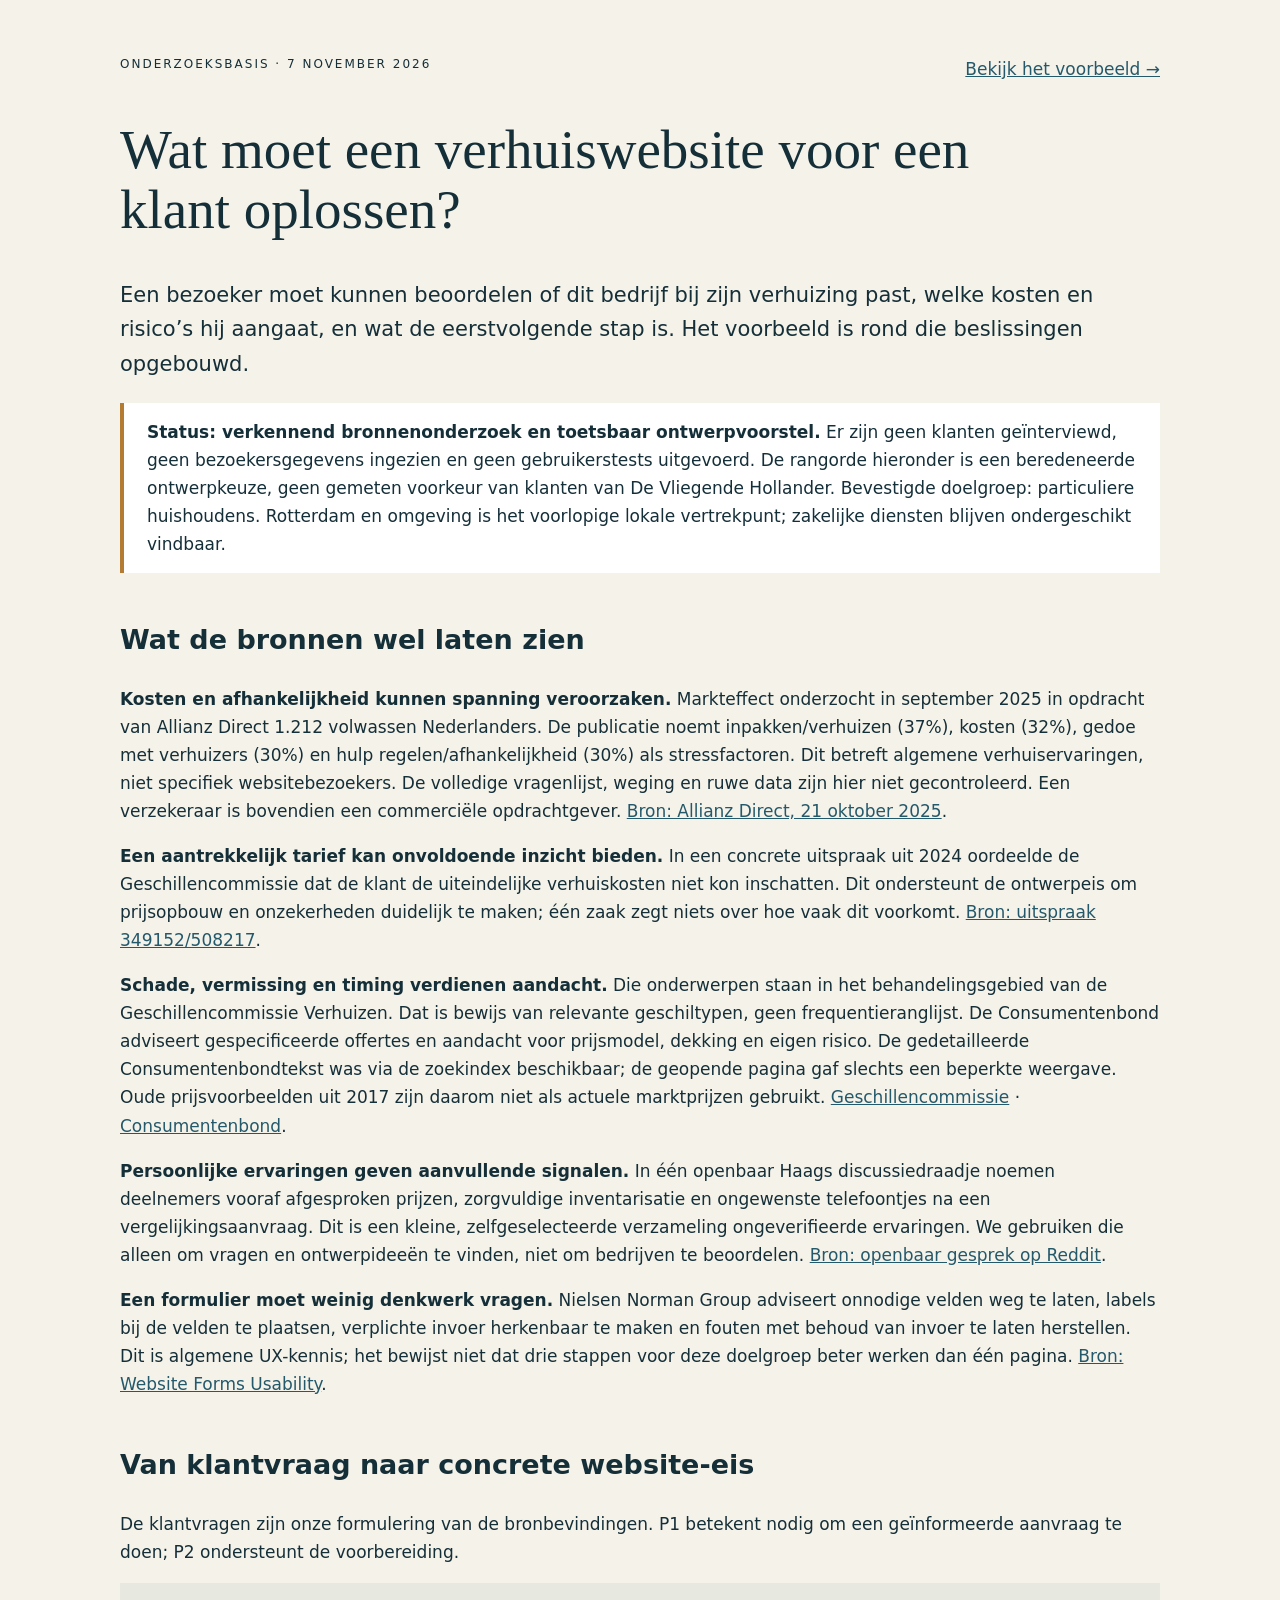
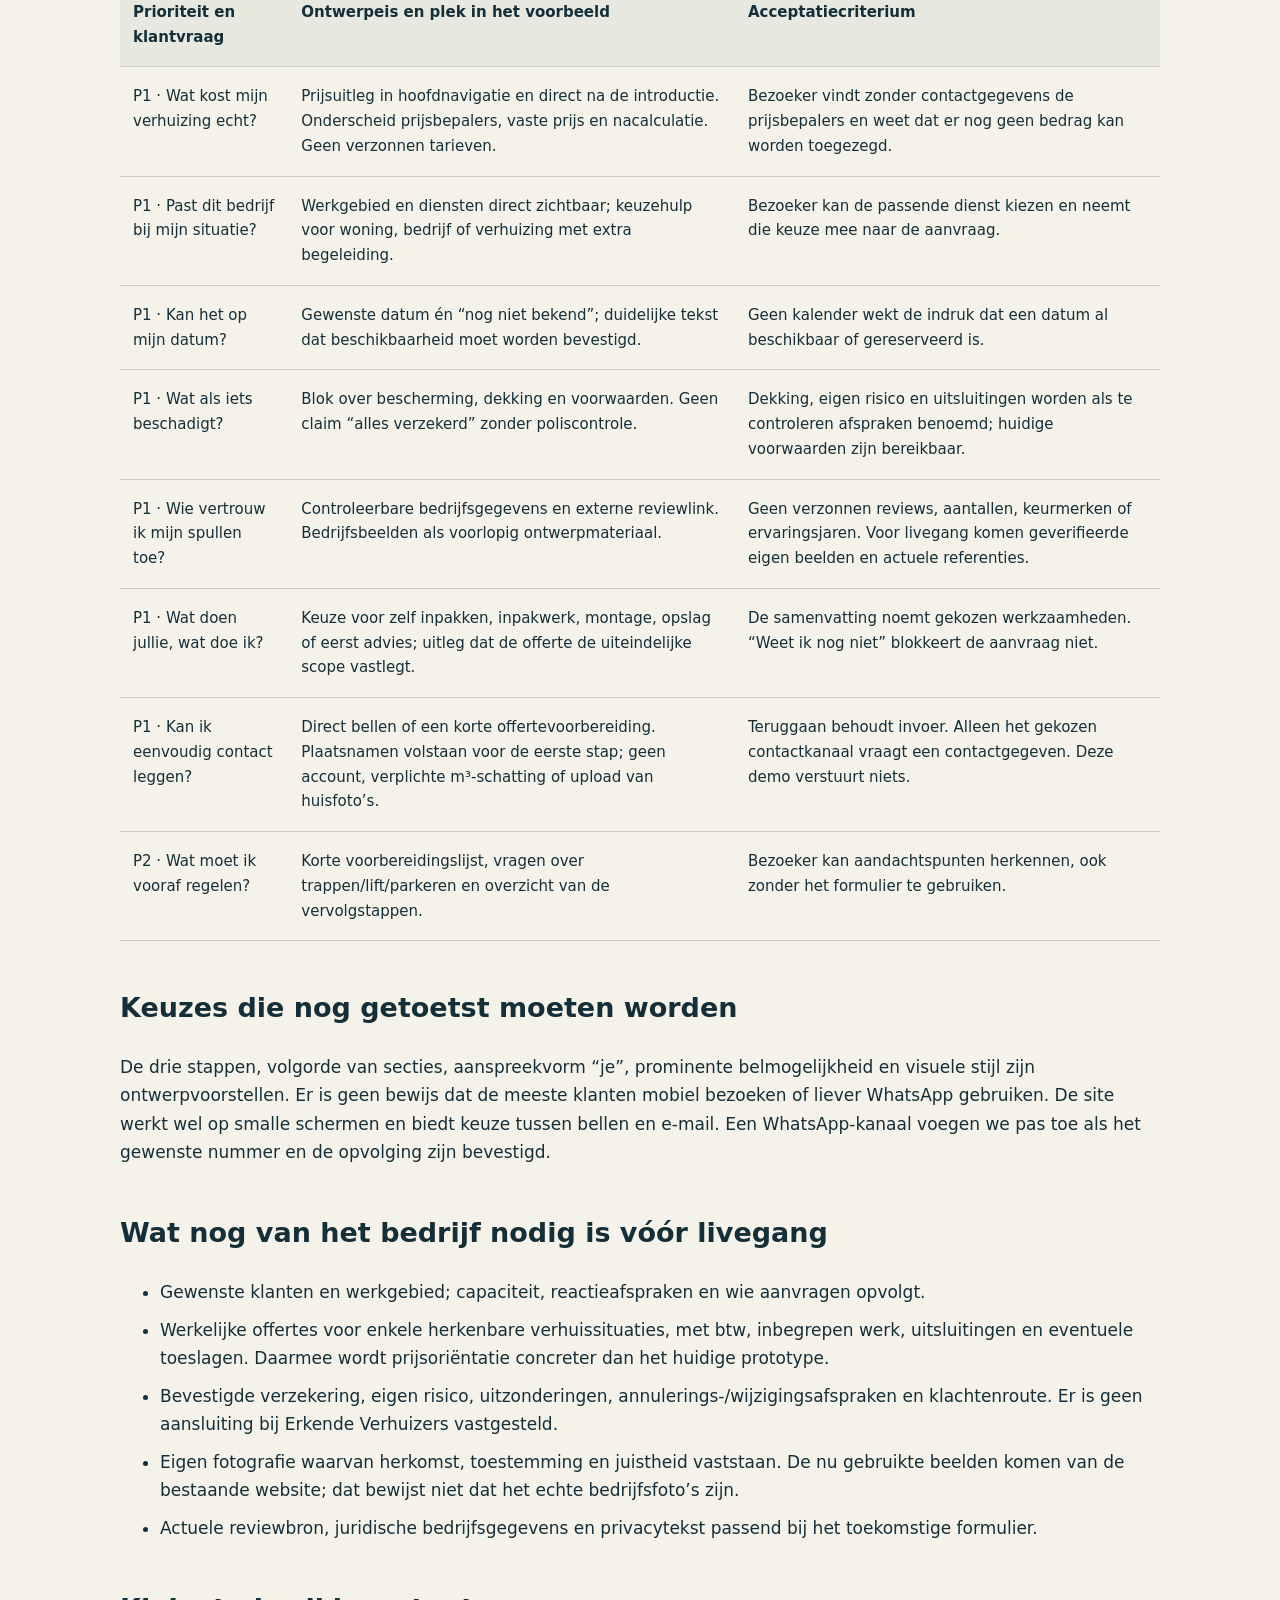
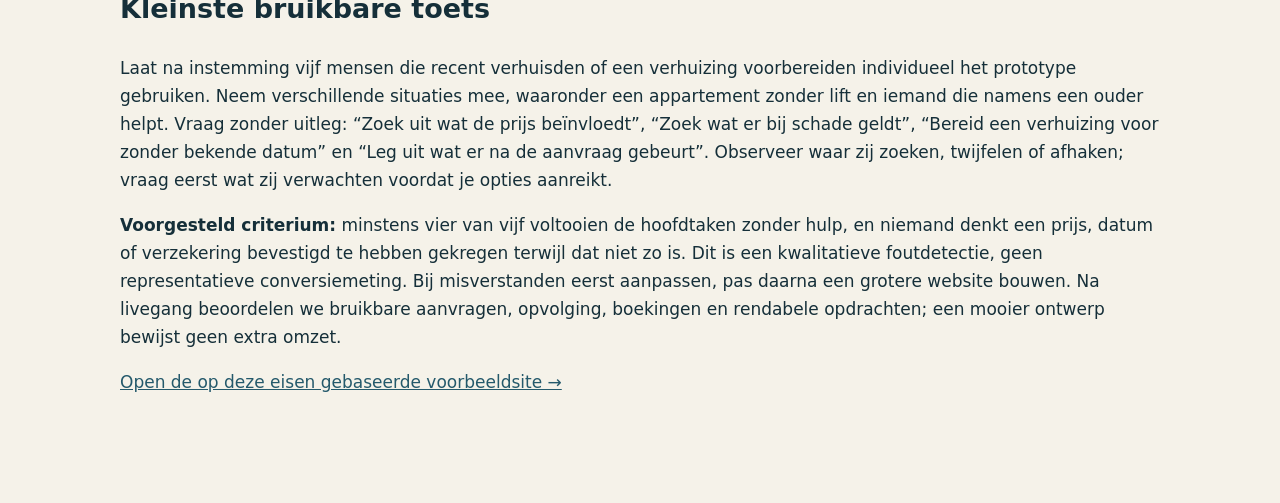
==== onderzoek.html @ 67901cc7 "Publish moving company website concept for review" ====
<!doctype html><html lang="nl"><head><meta charset="utf-8"><meta name="viewport" content="width=device-width,initial-scale=1"><meta name="robots" content="noindex,nofollow"><title>Klantbehoeften en ontwerpeisen — De Vliegende Hollander</title><style>body{margin:0;background:#f5f2e9;color:#152f39;font:17px/1.65 system-ui,sans-serif}main{max-width:1040px;margin:auto;padding:55px 25px 90px}h1{font:clamp(32px,5vw,55px)/1.1 Georgia,serif;max-width:850px}h2{margin-top:45px;font-size:27px}a{color:#24596b}small,.muted{color:#52656c}table{border-collapse:collapse;width:100%;font-size:15px}th,td{padding:17px 13px;text-align:left;vertical-align:top;border-bottom:1px solid #c7d0cd}th{background:#e7e9e0}.table{overflow-x:auto}li{margin:10px 0}.lead{font-size:21px}.note{border-left:4px solid #b47b33;padding:15px 23px;background:#fff}nav{display:flex;justify-content:space-between;gap:20px}.tag{font-size:12px;letter-spacing:2px;text-transform:uppercase}code{background:#e2e7e3;padding:2px 5px}@media(max-width:650px){table{min-width:700px}main{padding-top:25px}}@media print{body{background:white}nav{display:none}main{padding:0}a{color:inherit}.table{overflow:visible}table{font-size:11px;min-width:0}h2{break-after:avoid}tr{break-inside:avoid}}</style></head><body><main>
<nav><span class="tag">Onderzoeksbasis · 7 november 2026</span><a href="index.html">Bekijk het voorbeeld →</a></nav>
<h1>Wat moet een verhuiswebsite voor een klant oplossen?</h1>
<p class="lead">Een bezoeker moet kunnen beoordelen of dit bedrijf bij zijn verhuizing past, welke kosten en risico’s hij aangaat, en wat de eerstvolgende stap is. Het voorbeeld is rond die beslissingen opgebouwd.</p>
<p class="note"><strong>Status: verkennend bronnenonderzoek en toetsbaar ontwerpvoorstel.</strong> Er zijn geen klanten geïnterviewd, geen bezoekersgegevens ingezien en geen gebruikerstests uitgevoerd. De rangorde hieronder is een beredeneerde ontwerpkeuze, geen gemeten voorkeur van klanten van De Vliegende Hollander. Bevestigde doelgroep: particuliere huishoudens. Rotterdam en omgeving is het voorlopige lokale vertrekpunt; zakelijke diensten blijven ondergeschikt vindbaar.</p>
<h2>Wat de bronnen wel laten zien</h2>
<p><strong>Kosten en afhankelijkheid kunnen spanning veroorzaken.</strong> Markteffect onderzocht in september 2025 in opdracht van Allianz Direct 1.212 volwassen Nederlanders. De publicatie noemt inpakken/verhuizen (37%), kosten (32%), gedoe met verhuizers (30%) en hulp regelen/afhankelijkheid (30%) als stressfactoren. Dit betreft algemene verhuiservaringen, niet specifiek websitebezoekers. De volledige vragenlijst, weging en ruwe data zijn hier niet gecontroleerd. Een verzekeraar is bovendien een commerciële opdrachtgever. <a href="https://www.allianzdirect.nl/nieuws/verhuisstress/">Bron: Allianz Direct, 21 oktober 2025</a>.</p>
<p><strong>Een aantrekkelijk tarief kan onvoldoende inzicht bieden.</strong> In een concrete uitspraak uit 2024 oordeelde de Geschillencommissie dat de klant de uiteindelijke verhuiskosten niet kon inschatten. Dit ondersteunt de ontwerpeis om prijsopbouw en onzekerheden duidelijk te maken; één zaak zegt niets over hoe vaak dit voorkomt. <a href="https://www.degeschillencommissie.nl/uitspraken/kostenbeding-verhuisovereenkomst-niet-transparant-genoeg-en-wordt-vernietigd/">Bron: uitspraak 349152/508217</a>.</p>
<p><strong>Schade, vermissing en timing verdienen aandacht.</strong> Die onderwerpen staan in het behandelingsgebied van de Geschillencommissie Verhuizen. Dat is bewijs van relevante geschiltypen, geen frequentieranglijst. De Consumentenbond adviseert gespecificeerde offertes en aandacht voor prijsmodel, dekking en eigen risico. De gedetailleerde Consumentenbondtekst was via de zoekindex beschikbaar; de geopende pagina gaf slechts een beperkte weergave. Oude prijsvoorbeelden uit 2017 zijn daarom niet als actuele marktprijzen gebruikt. <a href="https://www.degeschillencommissie.nl/over-ons/commissies/verhuizen/">Geschillencommissie</a> · <a href="https://www.consumentenbond.nl/verhuizen/verhuisbedrijf-vinden">Consumentenbond</a>.</p>
<p><strong>Persoonlijke ervaringen geven aanvullende signalen.</strong> In één openbaar Haags discussiedraadje noemen deelnemers vooraf afgesproken prijzen, zorgvuldige inventarisatie en ongewenste telefoontjes na een vergelijkingsaanvraag. Dit is een kleine, zelfgeselecteerde verzameling ongeverifieerde ervaringen. We gebruiken die alleen om vragen en ontwerpideeën te vinden, niet om bedrijven te beoordelen. <a href="https://www.reddit.com/r/TheHague/comments/1t1ishb/verhuisbedrijf_omgeving_den_haag/">Bron: openbaar gesprek op Reddit</a>.</p>
<p><strong>Een formulier moet weinig denkwerk vragen.</strong> Nielsen Norman Group adviseert onnodige velden weg te laten, labels bij de velden te plaatsen, verplichte invoer herkenbaar te maken en fouten met behoud van invoer te laten herstellen. Dit is algemene UX-kennis; het bewijst niet dat drie stappen voor deze doelgroep beter werken dan één pagina. <a href="https://www.nngroup.com/articles/web-form-design/">Bron: Website Forms Usability</a>.</p>
<h2>Van klantvraag naar concrete website-eis</h2>
<p>De klantvragen zijn onze formulering van de bronbevindingen. P1 betekent nodig om een geïnformeerde aanvraag te doen; P2 ondersteunt de voorbereiding.</p>
<div class="table"><table><thead><tr><th>Prioriteit en klantvraag</th><th>Ontwerpeis en plek in het voorbeeld</th><th>Acceptatiecriterium</th></tr></thead><tbody>
<tr><td>P1 · Wat kost mijn verhuizing echt?</td><td>Prijsuitleg in hoofdnavigatie en direct na de introductie. Onderscheid prijsbepalers, vaste prijs en nacalculatie. Geen verzonnen tarieven.</td><td>Bezoeker vindt zonder contactgegevens de prijsbepalers en weet dat er nog geen bedrag kan worden toegezegd.</td></tr>
<tr><td>P1 · Past dit bedrijf bij mijn situatie?</td><td>Werkgebied en diensten direct zichtbaar; keuzehulp voor woning, bedrijf of verhuizing met extra begeleiding.</td><td>Bezoeker kan de passende dienst kiezen en neemt die keuze mee naar de aanvraag.</td></tr>
<tr><td>P1 · Kan het op mijn datum?</td><td>Gewenste datum én “nog niet bekend”; duidelijke tekst dat beschikbaarheid moet worden bevestigd.</td><td>Geen kalender wekt de indruk dat een datum al beschikbaar of gereserveerd is.</td></tr>
<tr><td>P1 · Wat als iets beschadigt?</td><td>Blok over bescherming, dekking en voorwaarden. Geen claim “alles verzekerd” zonder poliscontrole.</td><td>Dekking, eigen risico en uitsluitingen worden als te controleren afspraken benoemd; huidige voorwaarden zijn bereikbaar.</td></tr>
<tr><td>P1 · Wie vertrouw ik mijn spullen toe?</td><td>Controleerbare bedrijfsgegevens en externe reviewlink. Bedrijfsbeelden als voorlopig ontwerpmateriaal.</td><td>Geen verzonnen reviews, aantallen, keurmerken of ervaringsjaren. Voor livegang komen geverifieerde eigen beelden en actuele referenties.</td></tr>
<tr><td>P1 · Wat doen jullie, wat doe ik?</td><td>Keuze voor zelf inpakken, inpakwerk, montage, opslag of eerst advies; uitleg dat de offerte de uiteindelijke scope vastlegt.</td><td>De samenvatting noemt gekozen werkzaamheden. “Weet ik nog niet” blokkeert de aanvraag niet.</td></tr>
<tr><td>P1 · Kan ik eenvoudig contact leggen?</td><td>Direct bellen of een korte offertevoorbereiding. Plaatsnamen volstaan voor de eerste stap; geen account, verplichte m³-schatting of upload van huisfoto’s.</td><td>Teruggaan behoudt invoer. Alleen het gekozen contactkanaal vraagt een contactgegeven. Deze demo verstuurt niets.</td></tr>
<tr><td>P2 · Wat moet ik vooraf regelen?</td><td>Korte voorbereidingslijst, vragen over trappen/lift/parkeren en overzicht van de vervolgstappen.</td><td>Bezoeker kan aandachtspunten herkennen, ook zonder het formulier te gebruiken.</td></tr>
</tbody></table></div>
<h2>Keuzes die nog getoetst moeten worden</h2>
<p>De drie stappen, volgorde van secties, aanspreekvorm “je”, prominente belmogelijkheid en visuele stijl zijn ontwerpvoorstellen. Er is geen bewijs dat de meeste klanten mobiel bezoeken of liever WhatsApp gebruiken. De site werkt wel op smalle schermen en biedt keuze tussen bellen en e-mail. Een WhatsApp-kanaal voegen we pas toe als het gewenste nummer en de opvolging zijn bevestigd.</p>
<h2>Wat nog van het bedrijf nodig is vóór livegang</h2>
<ul><li>Gewenste klanten en werkgebied; capaciteit, reactieafspraken en wie aanvragen opvolgt.</li><li>Werkelijke offertes voor enkele herkenbare verhuissituaties, met btw, inbegrepen werk, uitsluitingen en eventuele toeslagen. Daarmee wordt prijsoriëntatie concreter dan het huidige prototype.</li><li>Bevestigde verzekering, eigen risico, uitzonderingen, annulerings-/wijzigingsafspraken en klachtenroute. Er is geen aansluiting bij Erkende Verhuizers vastgesteld.</li><li>Eigen fotografie waarvan herkomst, toestemming en juistheid vaststaan. De nu gebruikte beelden komen van de bestaande website; dat bewijst niet dat het echte bedrijfsfoto’s zijn.</li><li>Actuele reviewbron, juridische bedrijfsgegevens en privacytekst passend bij het toekomstige formulier.</li></ul>
<h2>Kleinste bruikbare toets</h2>
<p>Laat na instemming vijf mensen die recent verhuisden of een verhuizing voorbereiden individueel het prototype gebruiken. Neem verschillende situaties mee, waaronder een appartement zonder lift en iemand die namens een ouder helpt. Vraag zonder uitleg: “Zoek uit wat de prijs beïnvloedt”, “Zoek wat er bij schade geldt”, “Bereid een verhuizing voor zonder bekende datum” en “Leg uit wat er na de aanvraag gebeurt”. Observeer waar zij zoeken, twijfelen of afhaken; vraag eerst wat zij verwachten voordat je opties aanreikt.</p>
<p><strong>Voorgesteld criterium:</strong> minstens vier van vijf voltooien de hoofdtaken zonder hulp, en niemand denkt een prijs, datum of verzekering bevestigd te hebben gekregen terwijl dat niet zo is. Dit is een kwalitatieve foutdetectie, geen representatieve conversiemeting. Bij misverstanden eerst aanpassen, pas daarna een grotere website bouwen. Na livegang beoordelen we bruikbare aanvragen, opvolging, boekingen en rendabele opdrachten; een mooier ontwerp bewijst geen extra omzet.</p>
<p><a href="index.html">Open de op deze eisen gebaseerde voorbeeldsite →</a></p>
</main></body></html>
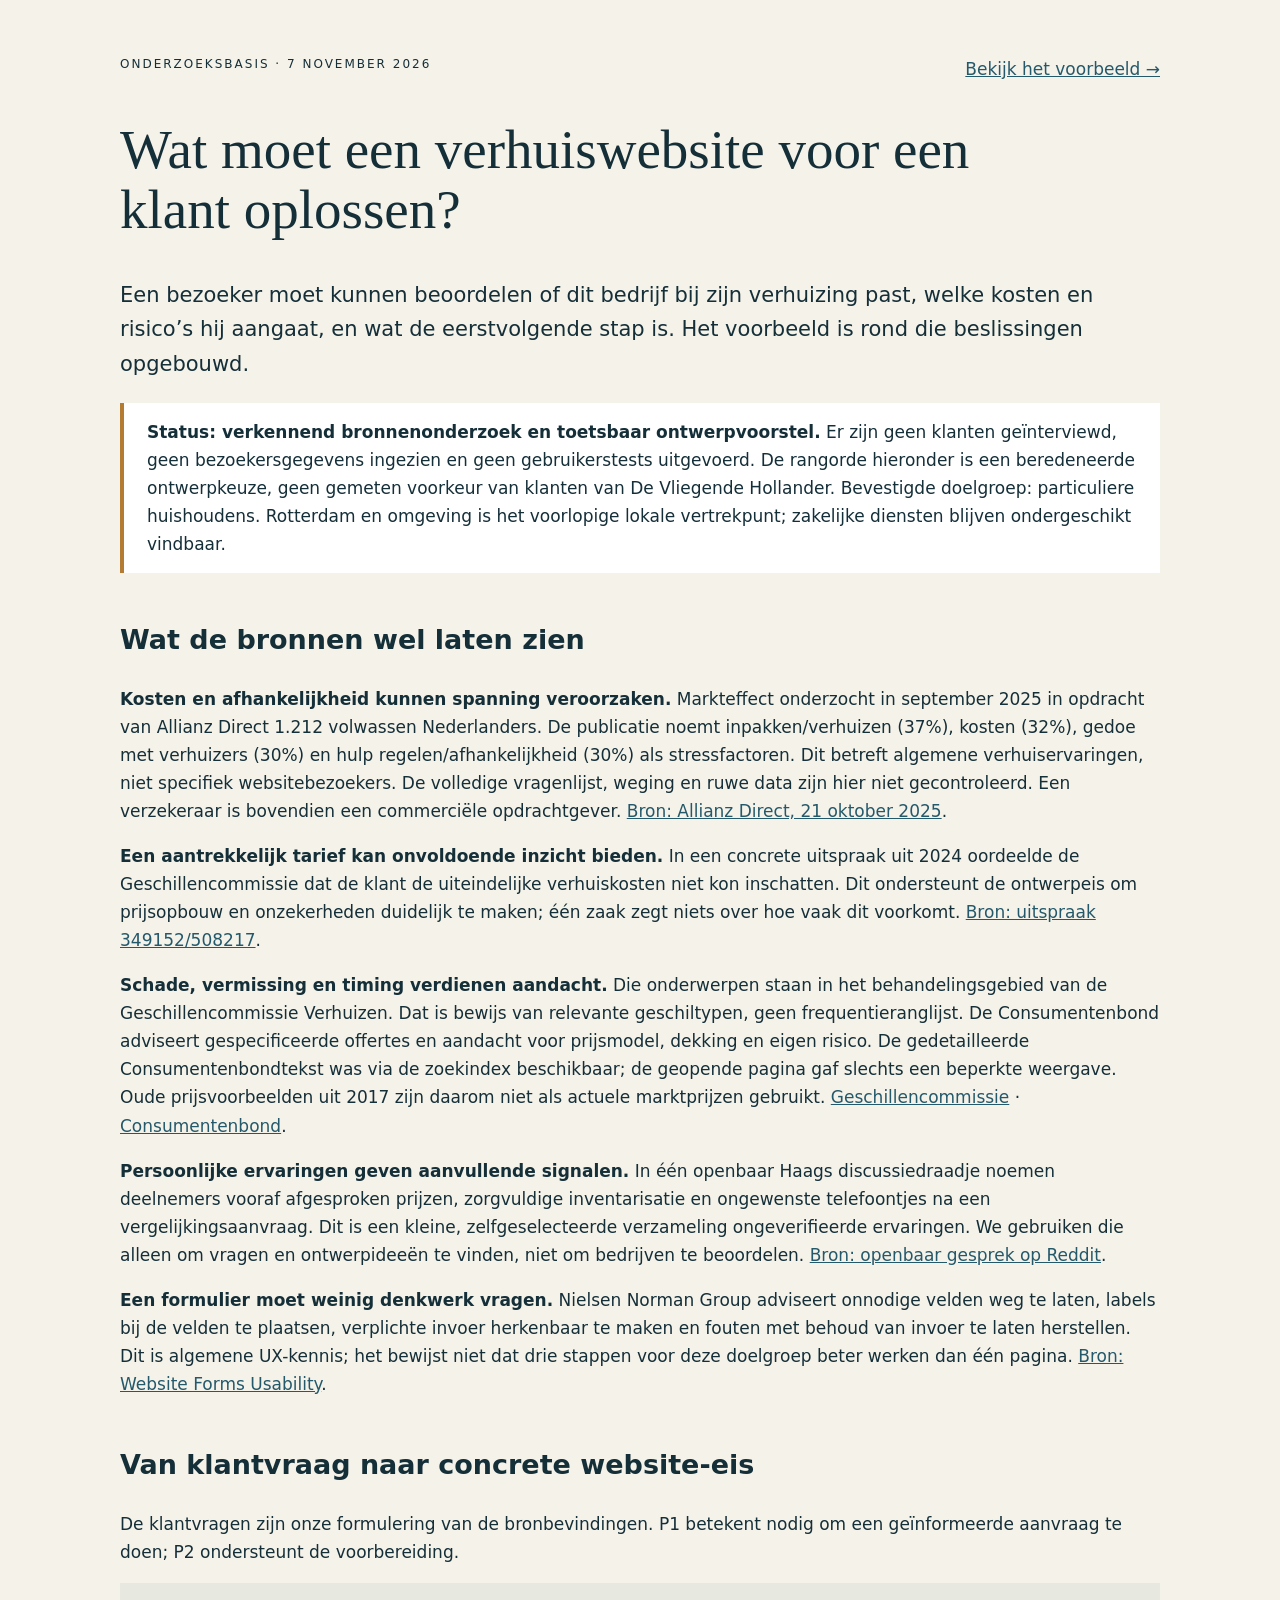
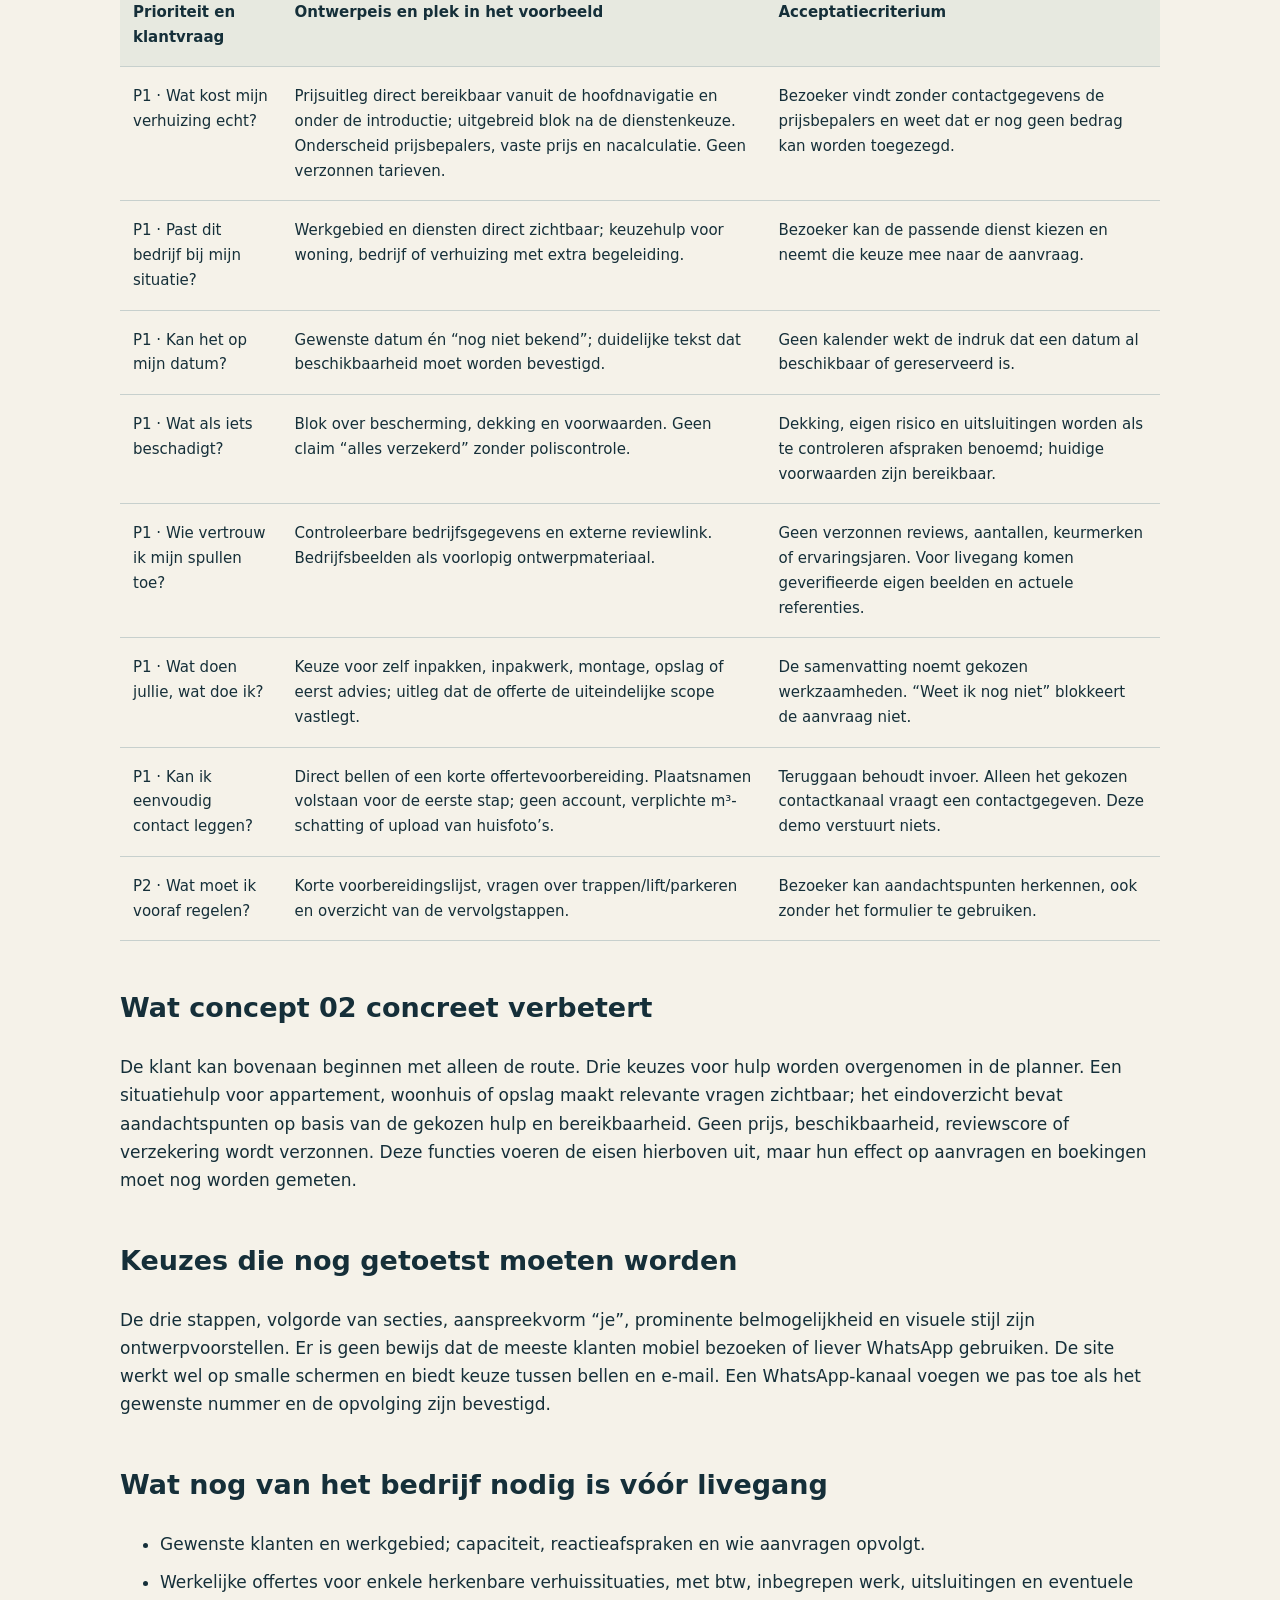
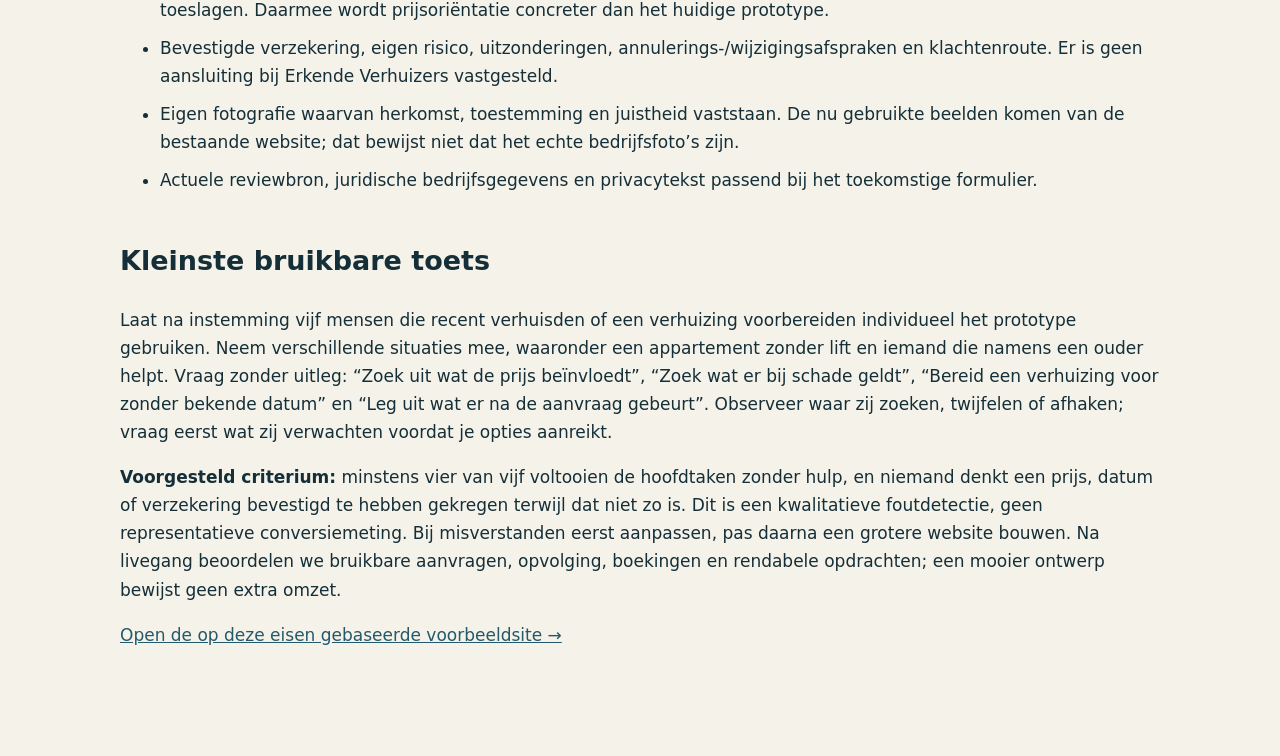
==== commit dc032ba8: "Refine consumer journey and personalized moving plan" ====
--- a/onderzoek.html
+++ b/onderzoek.html
@@ -12,7 +12,7 @@
 <h2>Van klantvraag naar concrete website-eis</h2>
 <p>De klantvragen zijn onze formulering van de bronbevindingen. P1 betekent nodig om een geïnformeerde aanvraag te doen; P2 ondersteunt de voorbereiding.</p>
 <div class="table"><table><thead><tr><th>Prioriteit en klantvraag</th><th>Ontwerpeis en plek in het voorbeeld</th><th>Acceptatiecriterium</th></tr></thead><tbody>
-<tr><td>P1 · Wat kost mijn verhuizing echt?</td><td>Prijsuitleg in hoofdnavigatie en direct na de introductie. Onderscheid prijsbepalers, vaste prijs en nacalculatie. Geen verzonnen tarieven.</td><td>Bezoeker vindt zonder contactgegevens de prijsbepalers en weet dat er nog geen bedrag kan worden toegezegd.</td></tr>
+<tr><td>P1 · Wat kost mijn verhuizing echt?</td><td>Prijsuitleg direct bereikbaar vanuit de hoofdnavigatie en onder de introductie; uitgebreid blok na de dienstenkeuze. Onderscheid prijsbepalers, vaste prijs en nacalculatie. Geen verzonnen tarieven.</td><td>Bezoeker vindt zonder contactgegevens de prijsbepalers en weet dat er nog geen bedrag kan worden toegezegd.</td></tr>
 <tr><td>P1 · Past dit bedrijf bij mijn situatie?</td><td>Werkgebied en diensten direct zichtbaar; keuzehulp voor woning, bedrijf of verhuizing met extra begeleiding.</td><td>Bezoeker kan de passende dienst kiezen en neemt die keuze mee naar de aanvraag.</td></tr>
 <tr><td>P1 · Kan het op mijn datum?</td><td>Gewenste datum én “nog niet bekend”; duidelijke tekst dat beschikbaarheid moet worden bevestigd.</td><td>Geen kalender wekt de indruk dat een datum al beschikbaar of gereserveerd is.</td></tr>
 <tr><td>P1 · Wat als iets beschadigt?</td><td>Blok over bescherming, dekking en voorwaarden. Geen claim “alles verzekerd” zonder poliscontrole.</td><td>Dekking, eigen risico en uitsluitingen worden als te controleren afspraken benoemd; huidige voorwaarden zijn bereikbaar.</td></tr>
@@ -21,6 +21,8 @@
 <tr><td>P1 · Kan ik eenvoudig contact leggen?</td><td>Direct bellen of een korte offertevoorbereiding. Plaatsnamen volstaan voor de eerste stap; geen account, verplichte m³-schatting of upload van huisfoto’s.</td><td>Teruggaan behoudt invoer. Alleen het gekozen contactkanaal vraagt een contactgegeven. Deze demo verstuurt niets.</td></tr>
 <tr><td>P2 · Wat moet ik vooraf regelen?</td><td>Korte voorbereidingslijst, vragen over trappen/lift/parkeren en overzicht van de vervolgstappen.</td><td>Bezoeker kan aandachtspunten herkennen, ook zonder het formulier te gebruiken.</td></tr>
 </tbody></table></div>
+<h2>Wat concept 02 concreet verbetert</h2>
+<p>De klant kan bovenaan beginnen met alleen de route. Drie keuzes voor hulp worden overgenomen in de planner. Een situatiehulp voor appartement, woonhuis of opslag maakt relevante vragen zichtbaar; het eindoverzicht bevat aandachtspunten op basis van de gekozen hulp en bereikbaarheid. Geen prijs, beschikbaarheid, reviewscore of verzekering wordt verzonnen. Deze functies voeren de eisen hierboven uit, maar hun effect op aanvragen en boekingen moet nog worden gemeten.</p>
 <h2>Keuzes die nog getoetst moeten worden</h2>
 <p>De drie stappen, volgorde van secties, aanspreekvorm “je”, prominente belmogelijkheid en visuele stijl zijn ontwerpvoorstellen. Er is geen bewijs dat de meeste klanten mobiel bezoeken of liever WhatsApp gebruiken. De site werkt wel op smalle schermen en biedt keuze tussen bellen en e-mail. Een WhatsApp-kanaal voegen we pas toe als het gewenste nummer en de opvolging zijn bevestigd.</p>
 <h2>Wat nog van het bedrijf nodig is vóór livegang</h2>
